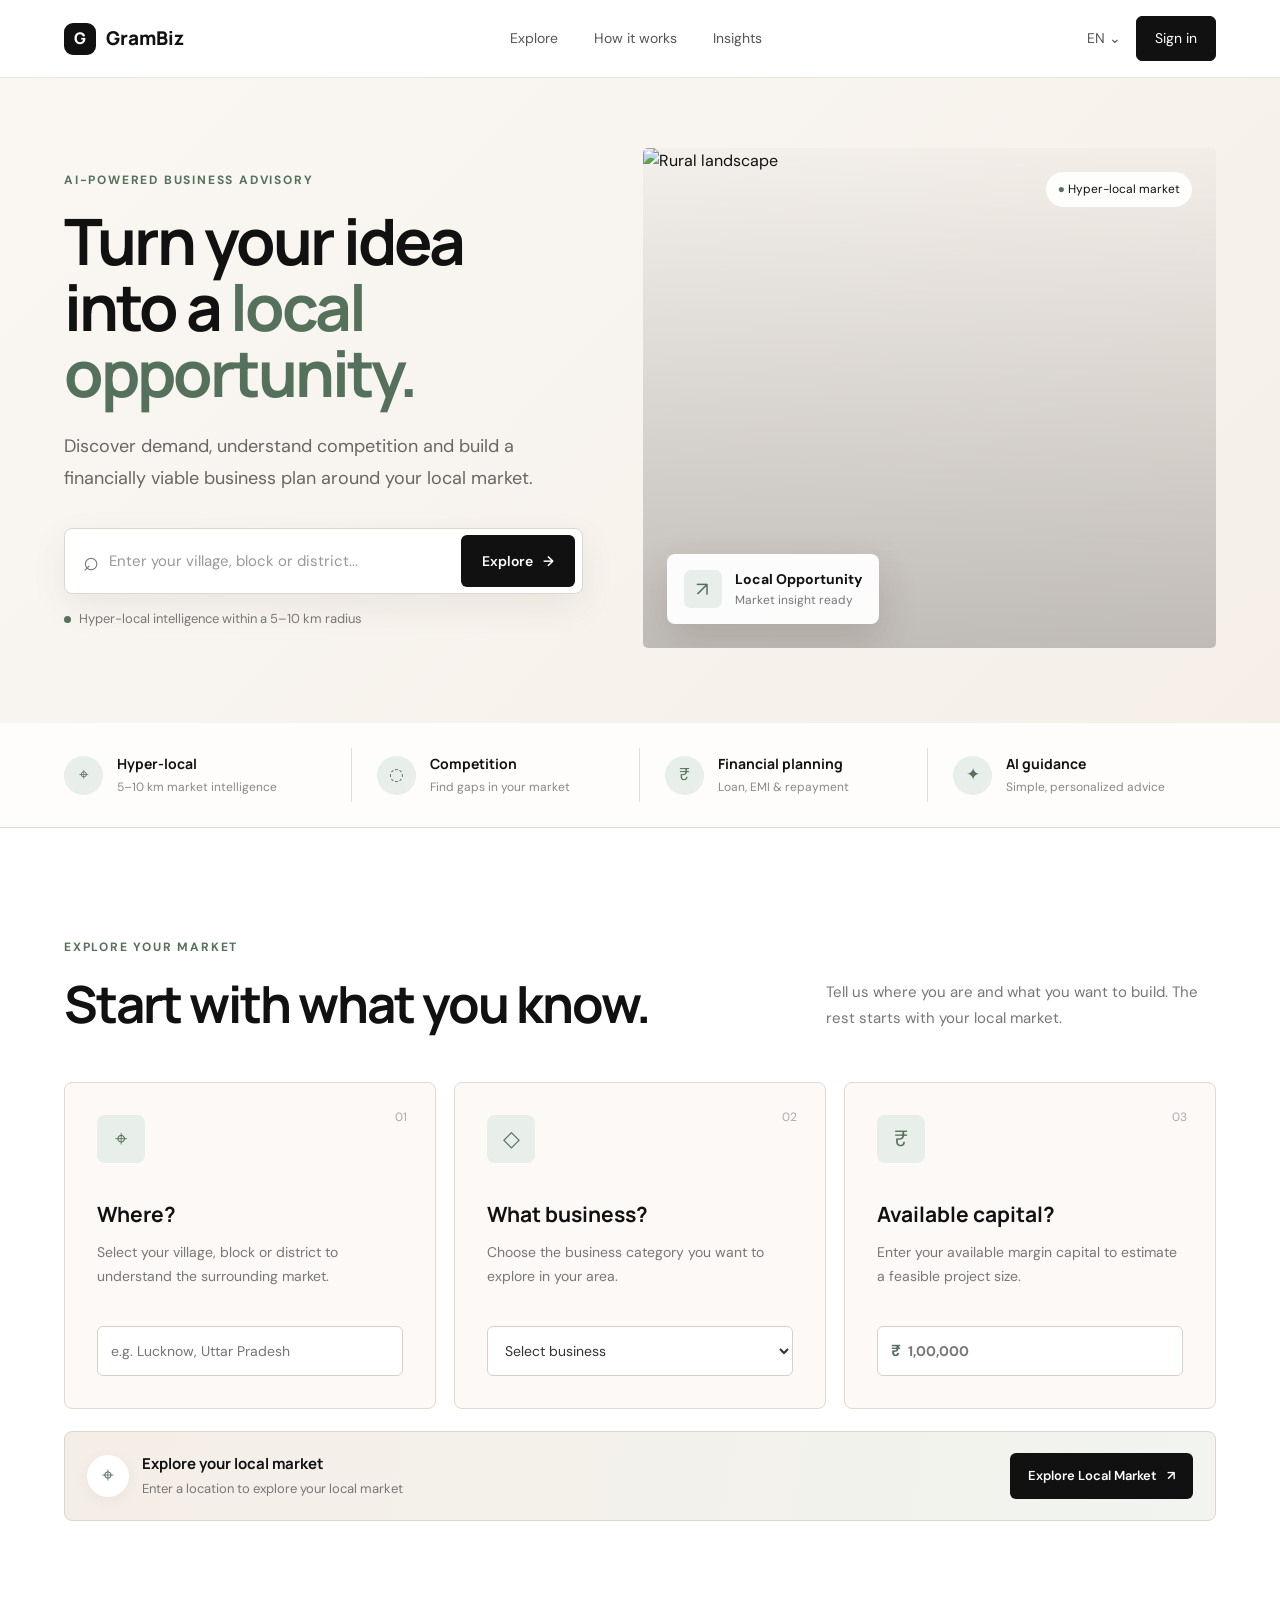
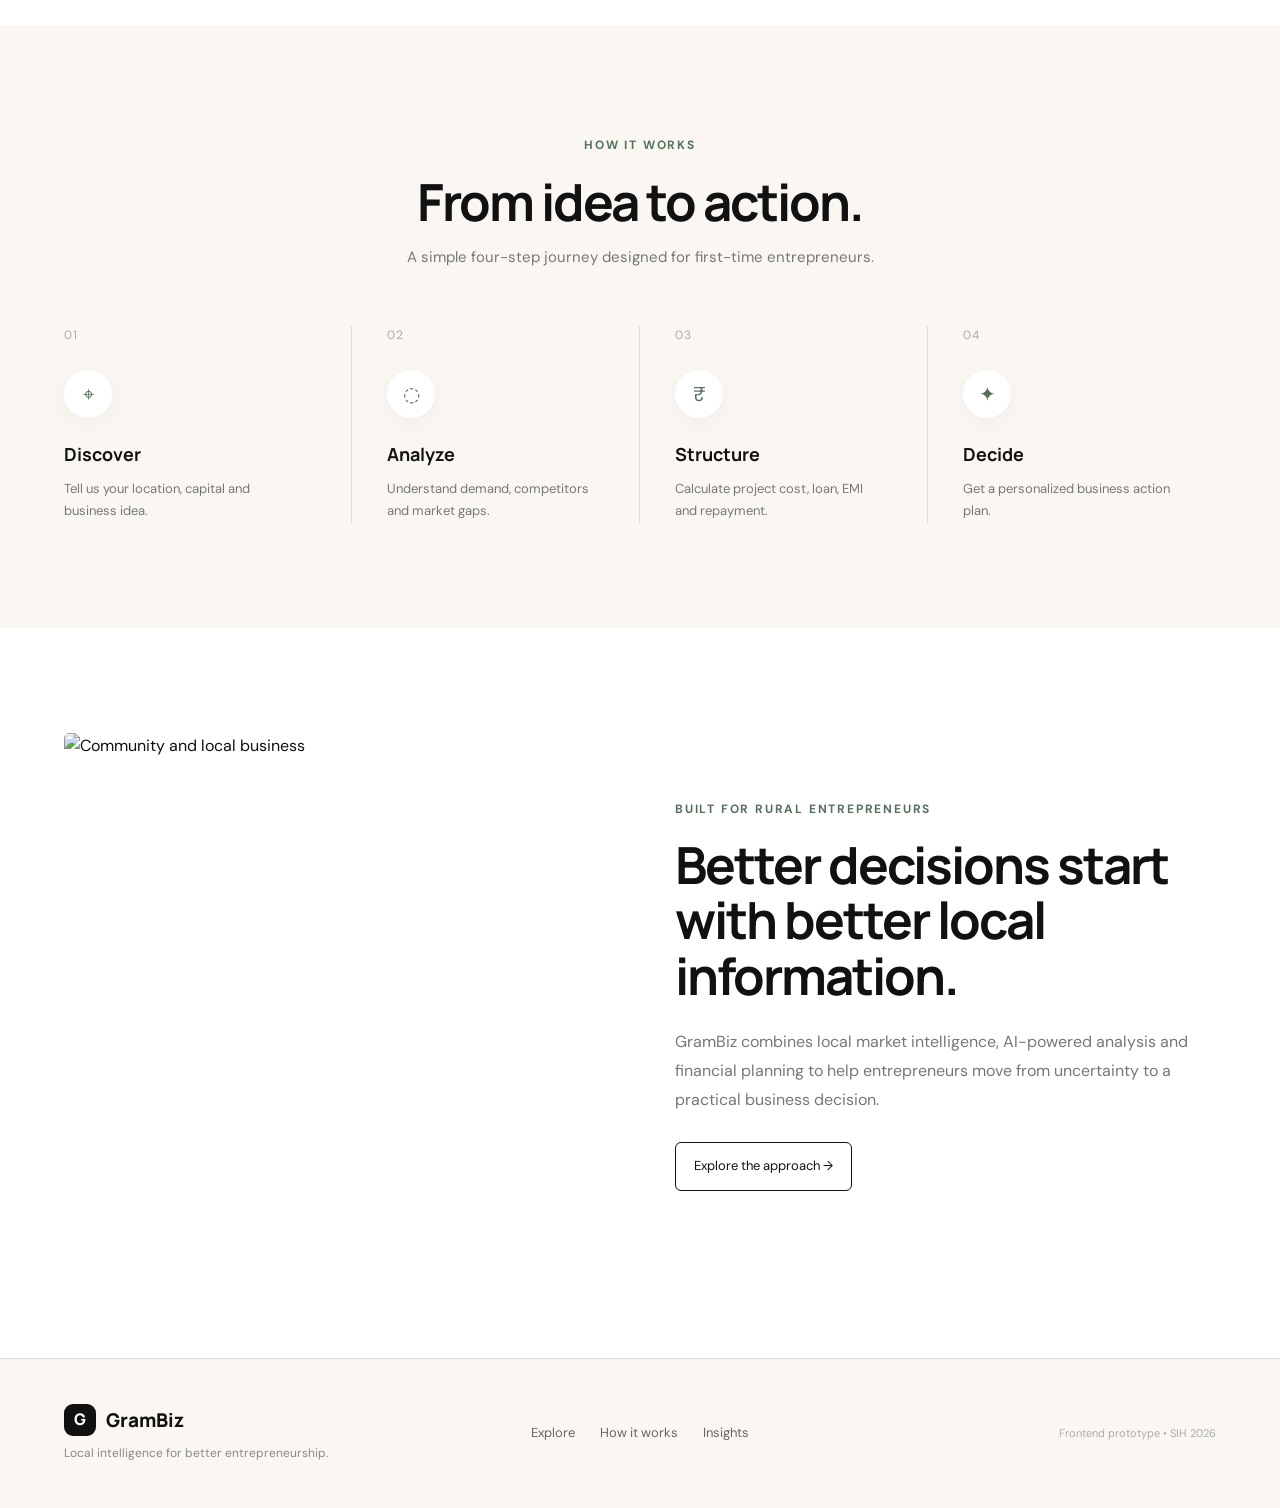
==== index.html @ c3cbff42 "Add files via upload" ====
<!DOCTYPE html>
<html lang="en">
<head>
    <meta charset="UTF-8">
    <meta name="viewport" content="width=device-width, initial-scale=1.0">

    <title>GramBiz — Local Business Intelligence</title>

    <link rel="preconnect" href="https://fonts.googleapis.com">
    <link rel="preconnect" href="https://fonts.gstatic.com" crossorigin>

    <link
        href="https://fonts.googleapis.com/css2?family=DM+Sans:wght@400;500;600;700&family=Manrope:wght@500;600;700;800&display=swap"
        rel="stylesheet"
    >

    <link rel="stylesheet" href="style.css">
</head>

<body>

    <!-- NAVBAR -->
    <header class="navbar">

        <a href="#" class="logo">
            <span class="logo-mark">G</span>
            <span>GramBiz</span>
        </a>

        <nav class="nav-links">
            <a href="#explore">Explore</a>
            <a href="#how-it-works">How it works</a>
            <a href="#insights">Insights</a>
        </nav>

        <div class="nav-actions">
            <button class="language-btn">
                EN <span>⌄</span>
            </button>

            <button class="signin-btn">
                Sign in
            </button>
        </div>

    </header>


    <!-- HERO -->
    <main>

        <section class="hero">

            <div class="hero-content">

                <span class="eyebrow">
                    AI-POWERED BUSINESS ADVISORY
                </span>

                <h1>
                    Turn your idea into a
                    <span>local opportunity.</span>
                </h1>

                <p class="hero-description">
                    Discover demand, understand competition and build
                    a financially viable business plan around your local market.
                </p>

                <div class="hero-search">

                    <div class="search-icon">
                        ⌕
                    </div>

                    <input
                        type="text"
                        id="heroLocation"
                        placeholder="Enter your village, block or district..."
                    >

                    <button id="exploreBtn">
                        Explore
                        <span>→</span>
                    </button>

                </div>

                <div class="hero-note">
                    <span class="status-dot"></span>
                    Hyper-local intelligence within a 5–10 km radius
                </div>

            </div>


            <div class="hero-visual">

                <img
                    src="https://images.unsplash.com/photo-1500534623283-312aade485b7?auto=format&fit=crop&w=1600&q=85"
                    alt="Rural landscape"
                >

                <div class="image-overlay"></div>

                <div class="floating-card market-card">

                    <div class="floating-icon">
                        ↗
                    </div>

                    <div>
                        <strong>Local Opportunity</strong>
                        <span>Market insight ready</span>
                    </div>

                </div>

                <div class="location-pill">
                    <span>●</span>
                    Hyper-local market
                </div>

            </div>

        </section>


        <!-- FEATURE STRIP -->
        <section class="feature-strip">

            <div class="feature-item">
                <div class="feature-icon">⌖</div>
                <div>
                    <strong>Hyper-local</strong>
                    <span>5–10 km market intelligence</span>
                </div>
            </div>

            <div class="feature-item">
                <div class="feature-icon">◌</div>
                <div>
                    <strong>Competition</strong>
                    <span>Find gaps in your market</span>
                </div>
            </div>

            <div class="feature-item">
                <div class="feature-icon">₹</div>
                <div>
                    <strong>Financial planning</strong>
                    <span>Loan, EMI & repayment</span>
                </div>
            </div>

            <div class="feature-item">
                <div class="feature-icon">✦</div>
                <div>
                    <strong>AI guidance</strong>
                    <span>Simple, personalized advice</span>
                </div>
            </div>

        </section>


        <!-- EXPLORE -->
        <section class="explore-section" id="explore">

            <div class="section-heading">

                <div>
                    <span class="eyebrow">
                        EXPLORE YOUR MARKET
                    </span>

                    <h2>
                        Start with what you know.
                    </h2>
                </div>

                <p>
                    Tell us where you are and what you want to build.
                    The rest starts with your local market.
                </p>

            </div>


            <div class="explore-grid">

                <!-- LOCATION CARD -->
                <div class="explore-card">

                    <span class="card-number">01</span>

                    <div class="card-icon">
                        ⌖
                    </div>

                    <h3>Where?</h3>

                    <p>
                        Select your village, block or district
                        to understand the surrounding market.
                    </p>

                    <input
                        type="text"
                        id="locationInput"
                        placeholder="e.g. Lucknow, Uttar Pradesh"
                    >

                </div>


                <!-- BUSINESS CARD -->
                <div class="explore-card">

                    <span class="card-number">02</span>

                    <div class="card-icon">
                        ◇
                    </div>

                    <h3>What business?</h3>

                    <p>
                        Choose the business category you want
                        to explore in your area.
                    </p>

                    <select id="businessInput">

                        <option value="">
                            Select business
                        </option>

                        <option value="Dairy">
                            Dairy
                        </option>

                        <option value="Food Processing">
                            Food Processing
                        </option>

                        <option value="Retail">
                            Retail
                        </option>

                        <option value="Handicrafts">
                            Handicrafts
                        </option>

                        <option value="Agriculture">
                            Agriculture
                        </option>

                        <option value="Services">
                            Local Services
                        </option>

                    </select>

                </div>


                <!-- CAPITAL CARD -->
                <div class="explore-card">

                    <span class="card-number">03</span>

                    <div class="card-icon">
                        ₹
                    </div>

                    <h3>Available capital?</h3>

                    <p>
                        Enter your available margin capital
                        to estimate a feasible project size.
                    </p>

                    <div class="capital-input">

                        <span>₹</span>

                        <input
                            type="number"
                            id="capitalInput"
                            placeholder="1,00,000"
                        >

                    </div>

                </div>

            </div>


            <!-- MAP ACTION -->
            <div class="map-action">

             <div class="map-info">

               <div class="map-pin">
            ⌖
                </div>

            <div>
            <strong>Explore your local market</strong>

             <span id="mapLocationText">
               Enter a location to explore your local market</span>
        </div>

    </div>

    <button id="mapBtn" class="map-btn">
    Explore Local Market
    <span>↗</span>
</button>

            </div>

        </section>


        <!-- HOW IT WORKS -->
        <section class="how-section" id="how-it-works">

            <div class="section-heading center">

                <span class="eyebrow">
                    HOW IT WORKS
                </span>

                <h2>
                    From idea to action.
                </h2>

                <p>
                    A simple four-step journey designed for
                    first-time entrepreneurs.
                </p>

            </div>


            <div class="steps">

                <div class="step">

                    <span>01</span>

                    <div class="step-icon">
                        ⌖
                    </div>

                    <h3>Discover</h3>

                    <p>
                        Tell us your location,
                        capital and business idea.
                    </p>

                </div>


                <div class="step">

                    <span>02</span>

                    <div class="step-icon">
                        ◌
                    </div>

                    <h3>Analyze</h3>

                    <p>
                        Understand demand,
                        competitors and market gaps.
                    </p>

                </div>


                <div class="step">

                    <span>03</span>

                    <div class="step-icon">
                        ₹
                    </div>

                    <h3>Structure</h3>

                    <p>
                        Calculate project cost,
                        loan, EMI and repayment.
                    </p>

                </div>


                <div class="step">

                    <span>04</span>

                    <div class="step-icon">
                        ✦
                    </div>

                    <h3>Decide</h3>

                    <p>
                        Get a personalized
                        business action plan.
                    </p>

                </div>

            </div>

        </section>


        <!-- INSIGHTS -->
        <section class="insights-section" id="insights">

            <div class="insights-image">

                <img
                    src="https://images.unsplash.com/photo-1494526585095-c41746248156?auto=format&fit=crop&w=1200&q=85"
                    alt="Community and local business"
                >

            </div>

            <div class="insights-content">

                <span class="eyebrow">
                    BUILT FOR RURAL ENTREPRENEURS
                </span>

                <h2>
                    Better decisions start
                    with better local information.
                </h2>

                <p>
                    GramBiz combines local market intelligence,
                    AI-powered analysis and financial planning
                    to help entrepreneurs move from uncertainty
                    to a practical business decision.
                </p>

                <button class="outline-btn">
                    Explore the approach →
                </button>

            </div>

        </section>

    </main>


    <!-- FOOTER -->
    <footer>

        <div class="footer-brand">

            <a href="#" class="logo">
                <span class="logo-mark">G</span>
                <span>GramBiz</span>
            </a>

            <p>
                Local intelligence for
                better entrepreneurship.
            </p>

        </div>

        <div class="footer-links">

            <a href="#explore">Explore</a>
            <a href="#how-it-works">How it works</a>
            <a href="#insights">Insights</a>

        </div>

        <div class="footer-copy">
            Frontend prototype • SIH 2026
        </div>

    </footer>    

    <script src="script.js"></script>

</body>
</html>
---- style.css ----
:root {
    --black: #111111;
    --dark: #181818;
    --white: #ffffff;

    /* Warm nude palette */
    --off-white: #faf7f3;
    --soft: #f5efe8;
    --nude: #f2e9df;
    --nude-dark: #e8dbce;

    --gray: #777777;
    --light-gray: #a0a0a0;

    /* GramBiz green */
    --green: #55715c;
    --green-light: #e8eee9;

    --border: #deded9;

    --heading: "Manrope", sans-serif;
    --body: "DM Sans", sans-serif;
}


* {
    margin: 0;
    padding: 0;
    box-sizing: border-box;
}


html {
    scroll-behavior: smooth;
}


body {
    font-family: var(--body);
    color: var(--black);
    background: var(--white);

    /* Slightly larger overall body text */
    line-height: 1.6;
}


button,
input,
select {
    font: inherit;
}


button {
    cursor: pointer;
}


a {
    color: inherit;
    text-decoration: none;
}


/* =========================
   NAVBAR
========================= */

.navbar {
    height: 78px;

    padding: 0 5vw;

    display: flex;
    align-items: center;
    justify-content: space-between;

    border-bottom: 1px solid #ebe5df;

    background: rgba(255, 255, 255, 0.97);
}


.logo {
    display: flex;
    align-items: center;
    gap: 10px;

    font-family: var(--heading);
    font-weight: 800;
    font-size: 19px;
}


.logo-mark {
    width: 32px;
    height: 32px;

    display: grid;
    place-items: center;

    border-radius: 9px;

    background: var(--black);
    color: var(--white);

    font-size: 16px;
}


.nav-links {
    display: flex;
    align-items: center;
    gap: 36px;

    font-size: 14px;
    color: #555;
}


.nav-links a {
    transition: color 0.25s ease;
}


.nav-links a:hover {
    color: var(--black);
}


.nav-actions {
    display: flex;
    align-items: center;
    gap: 15px;
}


.language-btn {
    border: none;

    background: transparent;
    color: #555;

    font-size: 14px;
}


.signin-btn {
    border: 1px solid var(--black);

    background: var(--black);
    color: white;

    padding: 10px 18px;

    border-radius: 6px;

    font-size: 14px;

    transition: 0.25s ease;
}


.signin-btn:hover {
    background: #333;
}


/* =========================
   HERO
========================= */

.hero {
    min-height: 620px;

    padding: 70px 5vw 75px;

    display: grid;

    grid-template-columns: 0.95fr 1.05fr;

    gap: 60px;

    align-items: center;

    /* Soft nude background */
    background:
        linear-gradient(
            135deg,
            #faf7f3 0%,
            #f5efe8 100%
        );
}


.hero-content {
    max-width: 610px;
}


.eyebrow {
    display: inline-block;

    margin-bottom: 18px;

    font-size: 12px;
    font-weight: 700;

    letter-spacing: 1.8px;

    color: var(--green);
}


.hero h1 {
    font-family: var(--heading);

    font-size: clamp(46px, 5vw, 76px);

    line-height: 1.03;

    letter-spacing: -3px;

    margin-bottom: 25px;
}


.hero h1 span {
    color: var(--green);
}


.hero-description {
    max-width: 510px;

    color: #666;

    /* Increased slightly */
    font-size: 18px;

    line-height: 1.75;

    margin-bottom: 34px;
}


.hero-search {
    max-width: 570px;

    height: 66px;

    padding: 6px 7px 6px 18px;

    display: flex;
    align-items: center;

    background: white;

    border: 1px solid #ded7cf;

    border-radius: 8px;

    box-shadow:
        0 12px 35px rgba(80, 60, 40, 0.08);
}


.search-icon {
    font-size: 27px;

    color: #777;

    margin-right: 10px;
}


.hero-search input {
    flex: 1;

    border: none;

    outline: none;

    font-size: 15px;

    color: var(--black);
}


.hero-search input::placeholder {
    color: #999;
}


.hero-search button {
    height: 52px;

    padding: 0 21px;

    border: none;

    border-radius: 6px;

    background: var(--black);
    color: white;

    font-size: 14px;
    font-weight: 600;

    display: flex;
    align-items: center;
    gap: 10px;

    transition:
        transform 0.25s ease,
        background 0.25s ease;
}


.hero-search button:hover {
    background: #333;

    transform: translateY(-1px);
}


.hero-note {
    margin-top: 15px;

    display: flex;
    align-items: center;

    gap: 8px;

    font-size: 13px;

    color: #777;
}


.status-dot {
    width: 7px;
    height: 7px;

    border-radius: 50%;

    background: var(--green);
}


/* =========================
   HERO IMAGE
========================= */

.hero-visual {
    position: relative;

    height: 500px;

    overflow: hidden;

    border-radius: 5px;
}


.hero-visual img {
    width: 100%;
    height: 100%;

    object-fit: cover;

    display: block;
}


.image-overlay {
    position: absolute;

    inset: 0;

    background:
        linear-gradient(
            180deg,
            rgba(0, 0, 0, 0.02),
            rgba(0, 0, 0, 0.22)
        );
}


.floating-card {
    position: absolute;

    left: 24px;
    bottom: 24px;

    display: flex;
    align-items: center;

    gap: 13px;

    padding: 14px 17px;

    background: rgba(255, 255, 255, 0.95);

    border-radius: 8px;

    box-shadow:
        0 15px 40px rgba(60, 45, 30, 0.16);
}


.floating-icon {
    width: 38px;
    height: 38px;

    display: grid;
    place-items: center;

    border-radius: 7px;

    background: var(--green-light);

    color: var(--green);

    font-size: 20px;
}


.floating-card strong,
.floating-card span {
    display: block;
}


.floating-card strong {
    font-size: 14px;
}


.floating-card span {
    font-size: 12px;

    color: #777;
}


.location-pill {
    position: absolute;

    top: 24px;
    right: 24px;

    padding: 8px 12px;

    border-radius: 20px;

    background: rgba(255, 255, 255, 0.94);

    font-size: 12px;
}


.location-pill span {
    color: var(--green);
}


/* =========================
   FEATURE STRIP
========================= */

.feature-strip {
    min-height: 105px;

    padding: 25px 5vw;

    display: grid;

    grid-template-columns: repeat(4, 1fr);

    background: #fffdfb;

    border-bottom: 1px solid var(--border);
}


.feature-item {
    display: flex;
    align-items: center;

    gap: 14px;

    padding: 0 25px;

    border-right: 1px solid var(--border);
}


.feature-item:first-child {
    padding-left: 0;
}


.feature-item:last-child {
    border-right: none;
}


.feature-icon {
    width: 39px;
    height: 39px;

    flex-shrink: 0;

    display: grid;
    place-items: center;

    border-radius: 50%;

    background: var(--green-light);

    color: var(--green);

    font-size: 17px;
}


.feature-item strong,
.feature-item span {
    display: block;
}


.feature-item strong {
    font-family: var(--heading);

    font-size: 14px;
}


.feature-item span {
    margin-top: 2px;

    color: #888;

    font-size: 12px;
}


/* =========================
   COMMON SECTIONS
========================= */

.explore-section,
.how-section,
.insights-section {
    padding: 105px 5vw;
}


.section-heading {
    display: flex;

    justify-content: space-between;

    align-items: end;

    gap: 50px;

    margin-bottom: 50px;
}


.section-heading h2 {
    font-family: var(--heading);

    font-size: clamp(34px, 4vw, 52px);

    line-height: 1.1;

    letter-spacing: -2px;
}


.section-heading p {
    max-width: 390px;

    color: #777;

    /* Slightly larger */
    font-size: 15px;

    line-height: 1.75;
}


/* =========================
   EXPLORE CARDS
========================= */

.explore-section {
    background: #fff;
}


.explore-grid {
    display: grid;

    grid-template-columns: repeat(3, 1fr);

    gap: 18px;
}


.explore-card {
    position: relative;

    min-height: 320px;

    padding: 32px;

    border: 1px solid #e2d9d0;

    border-radius: 8px;

    /* Very subtle nude */
    background: #fcf9f6;

    transition:
        transform 0.3s ease,
        box-shadow 0.3s ease,
        border-color 0.3s ease;
}


.explore-card:hover {
    transform: translateY(-4px);

    border-color: #d9cabe;

    box-shadow:
        0 20px 50px rgba(70, 50, 35, 0.08);
}


.card-number {
    position: absolute;

    top: 25px;
    right: 28px;

    color: #aaa;

    font-size: 12px;
}


.card-icon {
    width: 48px;
    height: 48px;

    display: grid;
    place-items: center;

    margin-bottom: 35px;

    border-radius: 8px;

    background: var(--green-light);

    color: var(--green);

    font-size: 22px;
}


.explore-card h3 {
    font-family: var(--heading);

    font-size: 21px;

    margin-bottom: 10px;
}


.explore-card p {
    min-height: 65px;

    color: #777;

    /* Slightly larger */
    font-size: 14px;

    line-height: 1.7;

    margin-bottom: 20px;
}


.explore-card input,
.explore-card select {
    width: 100%;

    height: 50px;

    padding: 0 13px;

    border: 1px solid #d8d0c8;

    border-radius: 6px;

    outline: none;

    background: #fff;

    color: #333;

    font-size: 14px;
}


.explore-card input:focus,
.explore-card select:focus {
    border-color: var(--green);

    box-shadow:
        0 0 0 3px rgba(85, 113, 92, 0.08);
}


.capital-input {
    display: flex;

    align-items: center;

    height: 50px;

    background: white;

    border: 1px solid #d8d0c8;

    border-radius: 6px;

    padding-left: 13px;

    color: var(--green);

    font-weight: 700;
}


.capital-input input {
    border: none;

    height: 100%;

    padding-left: 7px;
}


/* =========================
   MAP ACTION
========================= */

.map-action {
    margin-top: 22px;

    padding: 20px 22px;

    display: flex;

    align-items: center;

    justify-content: space-between;

    border: 1px solid #dfd5cc;

    border-radius: 8px;

    /* Nude + green */
    background:
        linear-gradient(
            100deg,
            #f5eee7,
            #f1f4ef
        );
}


.map-info {
    display: flex;

    align-items: center;

    gap: 13px;
}


.map-pin {
    width: 42px;
    height: 42px;

    display: grid;
    place-items: center;

    border-radius: 50%;

    background: white;

    color: var(--green);

    font-size: 21px;

    box-shadow:
        0 4px 15px rgba(60, 45, 30, 0.06);
}


.map-info strong,
.map-info span {
    display: block;
}


.map-info strong {
    font-family: var(--heading);

    font-size: 15px;
}


.map-info span {
    margin-top: 3px;

    color: #777;

    font-size: 13px;
}


.map-btn {
    padding: 13px 18px;

    border: none;

    border-radius: 6px;

    background: var(--black);

    color: white;

    font-size: 13px;

    font-weight: 600;

    display: flex;

    align-items: center;

    gap: 10px;

    transition:
        transform 0.25s ease,
        background 0.25s ease;
}


.map-btn:hover {
    background: #333;

    transform: translateY(-1px);
}


/* =========================
   HOW IT WORKS
========================= */

.how-section {
    /* Warmer section */
    background: #faf7f3;
}


.section-heading.center {
    display: block;

    text-align: center;

    max-width: 650px;

    margin: 0 auto 55px;
}


.section-heading.center p {
    max-width: 500px;

    margin: 15px auto 0;
}


.steps {
    display: grid;

    grid-template-columns: repeat(4, 1fr);

    gap: 0;
}


.step {
    position: relative;

    padding: 0 35px;

    border-right: 1px solid var(--border);
}


.step:first-child {
    padding-left: 0;
}


.step:last-child {
    border-right: none;
}


.step > span {
    display: block;

    margin-bottom: 25px;

    color: #aaa;

    font-size: 12px;

    letter-spacing: 1px;
}


.step-icon {
    width: 48px;
    height: 48px;

    display: grid;
    place-items: center;

    margin-bottom: 22px;

    border-radius: 50%;

    background: white;

    color: var(--green);

    font-size: 20px;

    box-shadow:
        0 5px 18px rgba(70, 50, 35, 0.05);
}


.step h3 {
    font-family: var(--heading);

    font-size: 18px;

    margin-bottom: 9px;
}


.step p {
    max-width: 210px;

    color: #777;

    font-size: 13px;

    line-height: 1.75;
}


/* =========================
   INSIGHTS
========================= */

.insights-section {
    display: grid;

    grid-template-columns: 1fr 1fr;

    gap: 70px;

    align-items: center;

    background: #fff;
}


.insights-image {
    height: 520px;

    overflow: hidden;

    border-radius: 5px;
}


.insights-image img {
    width: 100%;
    height: 100%;

    object-fit: cover;
}


.insights-content {
    max-width: 530px;
}


.insights-content h2 {
    font-family: var(--heading);

    font-size: clamp(35px, 4vw, 52px);

    line-height: 1.08;

    letter-spacing: -2px;

    margin-bottom: 25px;
}


.insights-content p {
    color: #777;

    font-size: 16px;

    line-height: 1.8;

    margin-bottom: 28px;
}


.outline-btn {
    padding: 13px 18px;

    border: 1px solid var(--black);

    background: white;

    color: var(--black);

    border-radius: 6px;

    font-size: 13px;

    transition: 0.25s ease;
}


.outline-btn:hover {
    background: var(--black);

    color: white;
}


/* =========================
   FOOTER
========================= */

footer {
    padding: 45px 5vw;

    display: grid;

    grid-template-columns: 1fr auto 1fr;

    align-items: center;

    border-top: 1px solid var(--border);

    background: #faf7f3;
}


.footer-brand p {
    margin-top: 8px;

    color: #888;

    font-size: 12px;
}


.footer-links {
    display: flex;

    gap: 25px;

    color: #666;

    font-size: 13px;
}


.footer-copy {
    text-align: right;

    color: #aaa;

    font-size: 11px;
}


/* =========================
   MAP MODAL
========================= */

.modal {
    position: fixed;

    inset: 0;

    z-index: 1000;

    display: none;

    align-items: center;

    justify-content: center;

    padding: 30px;
}


.modal.active {
    display: flex;
}


.modal-backdrop {
    position: absolute;

    inset: 0;

    background: rgba(0, 0, 0, 0.65);

    backdrop-filter: blur(5px);
}


.map-modal {
    position: relative;

    z-index: 2;

    width: min(950px, 100%);

    background: white;

    border-radius: 10px;

    overflow: hidden;

    box-shadow:
        0 30px 100px rgba(0, 0, 0, 0.3);
}


.modal-header {
    min-height: 90px;

    padding: 20px 25px;

    display: flex;

    align-items: center;

    justify-content: space-between;
}


.modal-header .eyebrow {
    margin-bottom: 4px;
}


.modal-header h3 {
    font-family: var(--heading);

    font-size: 21px;
}


.close-btn {
    width: 38px;
    height: 38px;

    border: none;

    border-radius: 50%;

    background: #f1ebe5;

    font-size: 24px;

    color: #555;
}


.map-container {
    height: 530px;

    background: #e9e9e5;
}


.map-container iframe {
    width: 100%;
    height: 100%;

    border: none;
}


/* =========================
   RESPONSIVE
========================= */

@media (max-width: 1000px) {

    .hero {
        grid-template-columns: 1fr;

        padding-top: 55px;
    }


    .hero-content {
        max-width: 700px;
    }


    .hero-visual {
        height: 430px;
    }


    .feature-strip {
        grid-template-columns: repeat(2, 1fr);
    }


    .feature-item {
        padding: 18px;

        border-bottom: 1px solid var(--border);
    }


    .feature-item:nth-child(2) {
        border-right: none;
    }


    .explore-grid {
        grid-template-columns: 1fr;
    }


    .steps {
        grid-template-columns: repeat(2, 1fr);

        gap: 35px;
    }


    .step {
        border-right: none;
    }


    .insights-section {
        grid-template-columns: 1fr;
    }


    .insights-image {
        height: 420px;
    }


    footer {
        grid-template-columns: 1fr;

        gap: 25px;
    }


    .footer-copy {
        text-align: left;
    }
}


@media (max-width: 700px) {

    .navbar {
        padding: 0 20px;
    }


    .nav-links {
        display: none;
    }


    .hero {
        padding: 50px 20px;
    }


    .hero h1 {
        font-size: 48px;

        letter-spacing: -2px;
    }


    .hero-search {
        height: auto;

        padding: 10px;

        flex-wrap: wrap;
    }


    .hero-search input {
        height: 45px;
    }


    .hero-search button {
        width: 100%;

        justify-content: center;
    }


    .feature-strip {
        grid-template-columns: 1fr;

        padding: 15px 20px;
    }


    .feature-item,
    .feature-item:first-child {
        padding: 18px 0;

        border-right: none;
    }


    .explore-section,
    .how-section,
    .insights-section {
        padding: 70px 20px;
    }


    .section-heading {
        display: block;
    }


    .section-heading p {
        margin-top: 20px;
    }


    .steps {
        grid-template-columns: 1fr;
    }


    .map-action {
        align-items: flex-start;

        gap: 20px;

        flex-direction: column;
    }


    .map-btn {
        width: 100%;

        justify-content: center;
    }


    .map-container {
        height: 400px;
    }


    .modal {
        padding: 12px;
    }
}
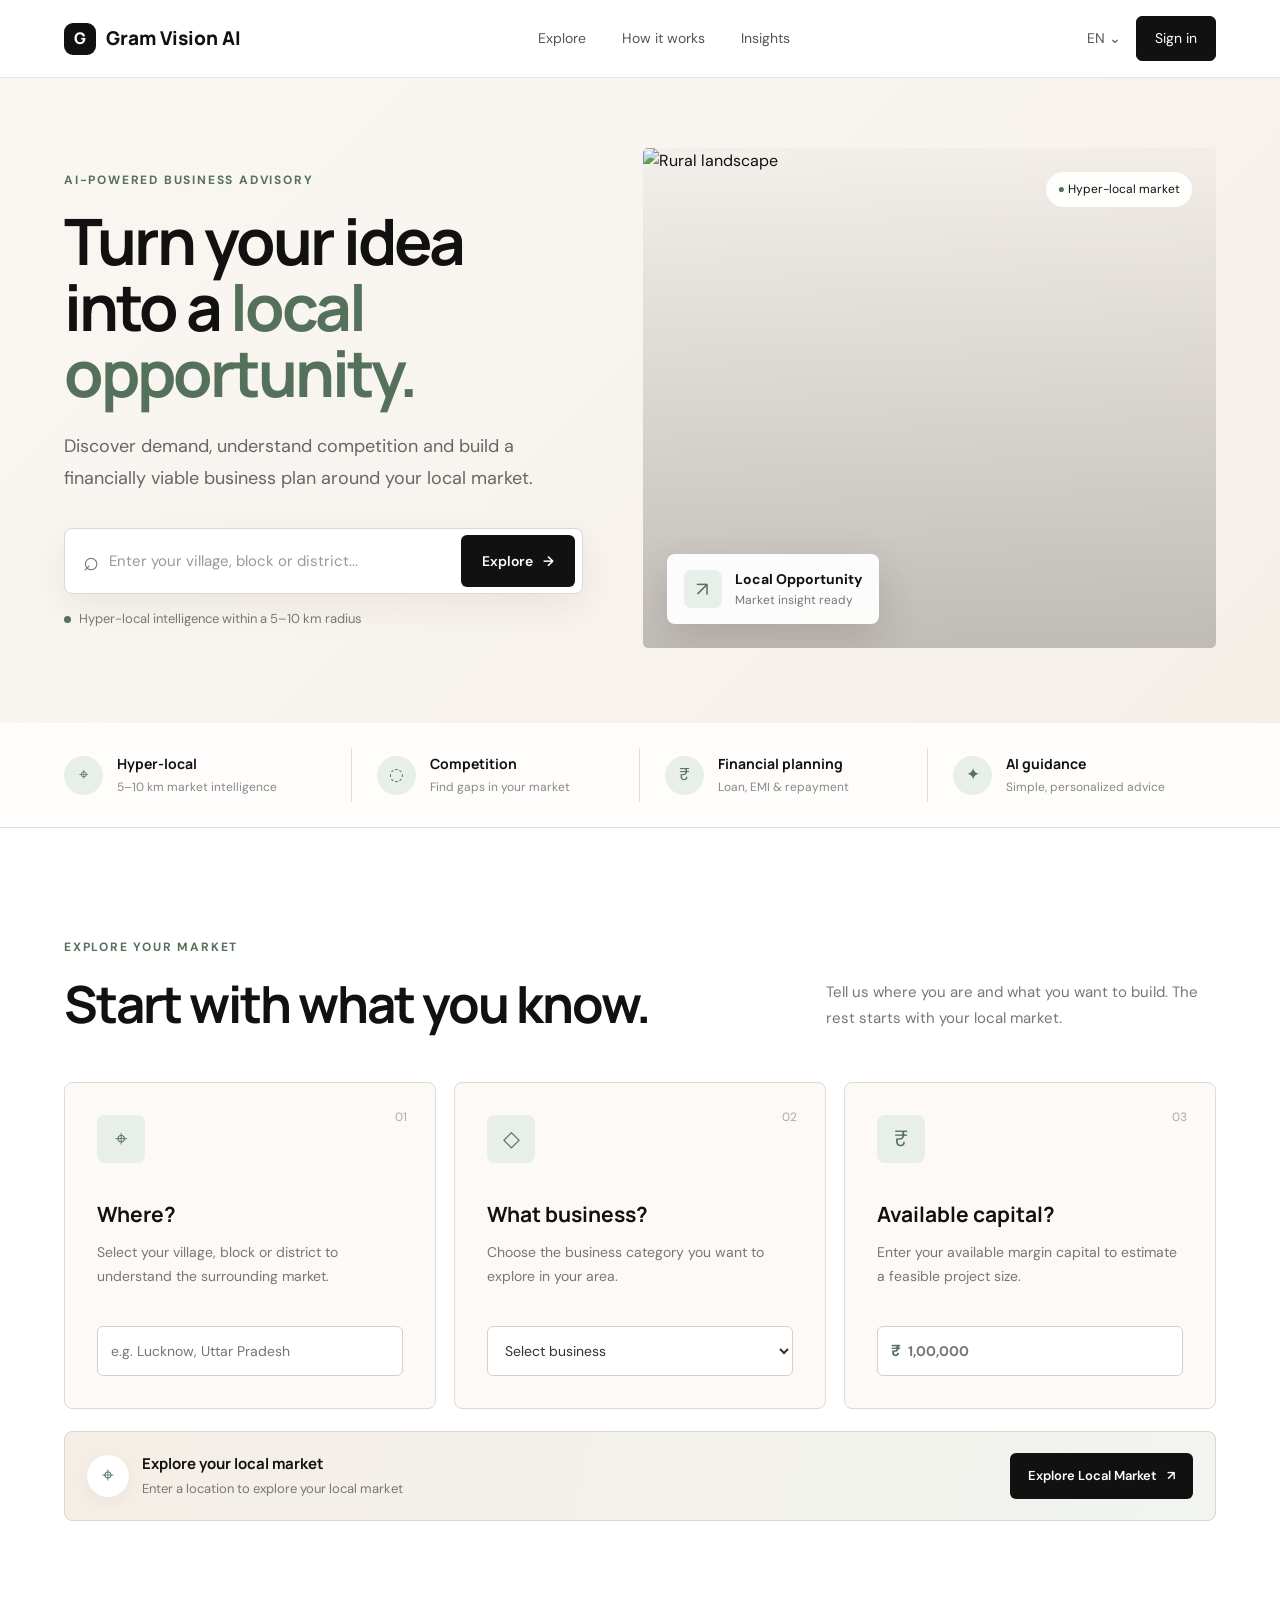
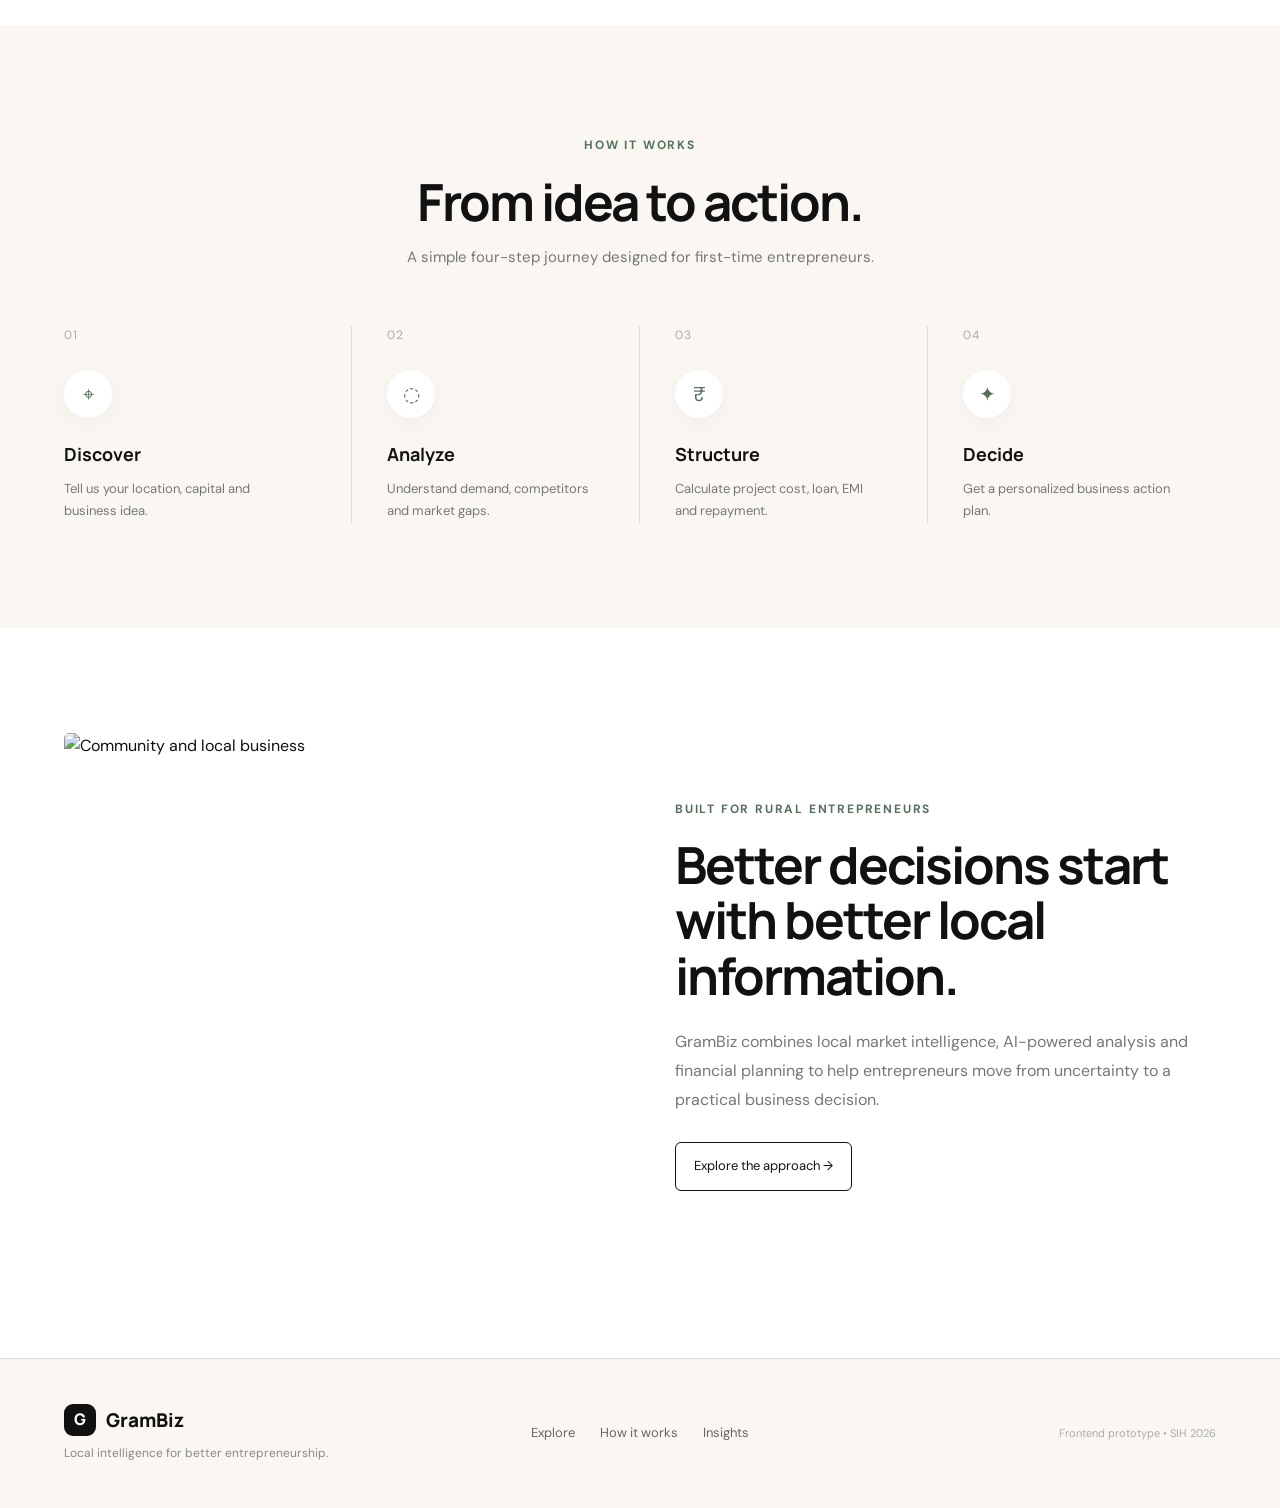
==== commit 1b348d80: "Update index.html" ====
--- a/index.html
+++ b/index.html
@@ -4,7 +4,7 @@
     <meta charset="UTF-8">
     <meta name="viewport" content="width=device-width, initial-scale=1.0">
 
-    <title>GramBiz — Local Business Intelligence</title>
+    <title>Gram Vision AI — Local Business Intelligence</title>
 
     <link rel="preconnect" href="https://fonts.googleapis.com">
     <link rel="preconnect" href="https://fonts.gstatic.com" crossorigin>
@@ -24,7 +24,7 @@
 
         <a href="#" class="logo">
             <span class="logo-mark">G</span>
-            <span>GramBiz</span>
+            <span>Gram Vision AI</span>
         </a>
 
         <nav class="nav-links">
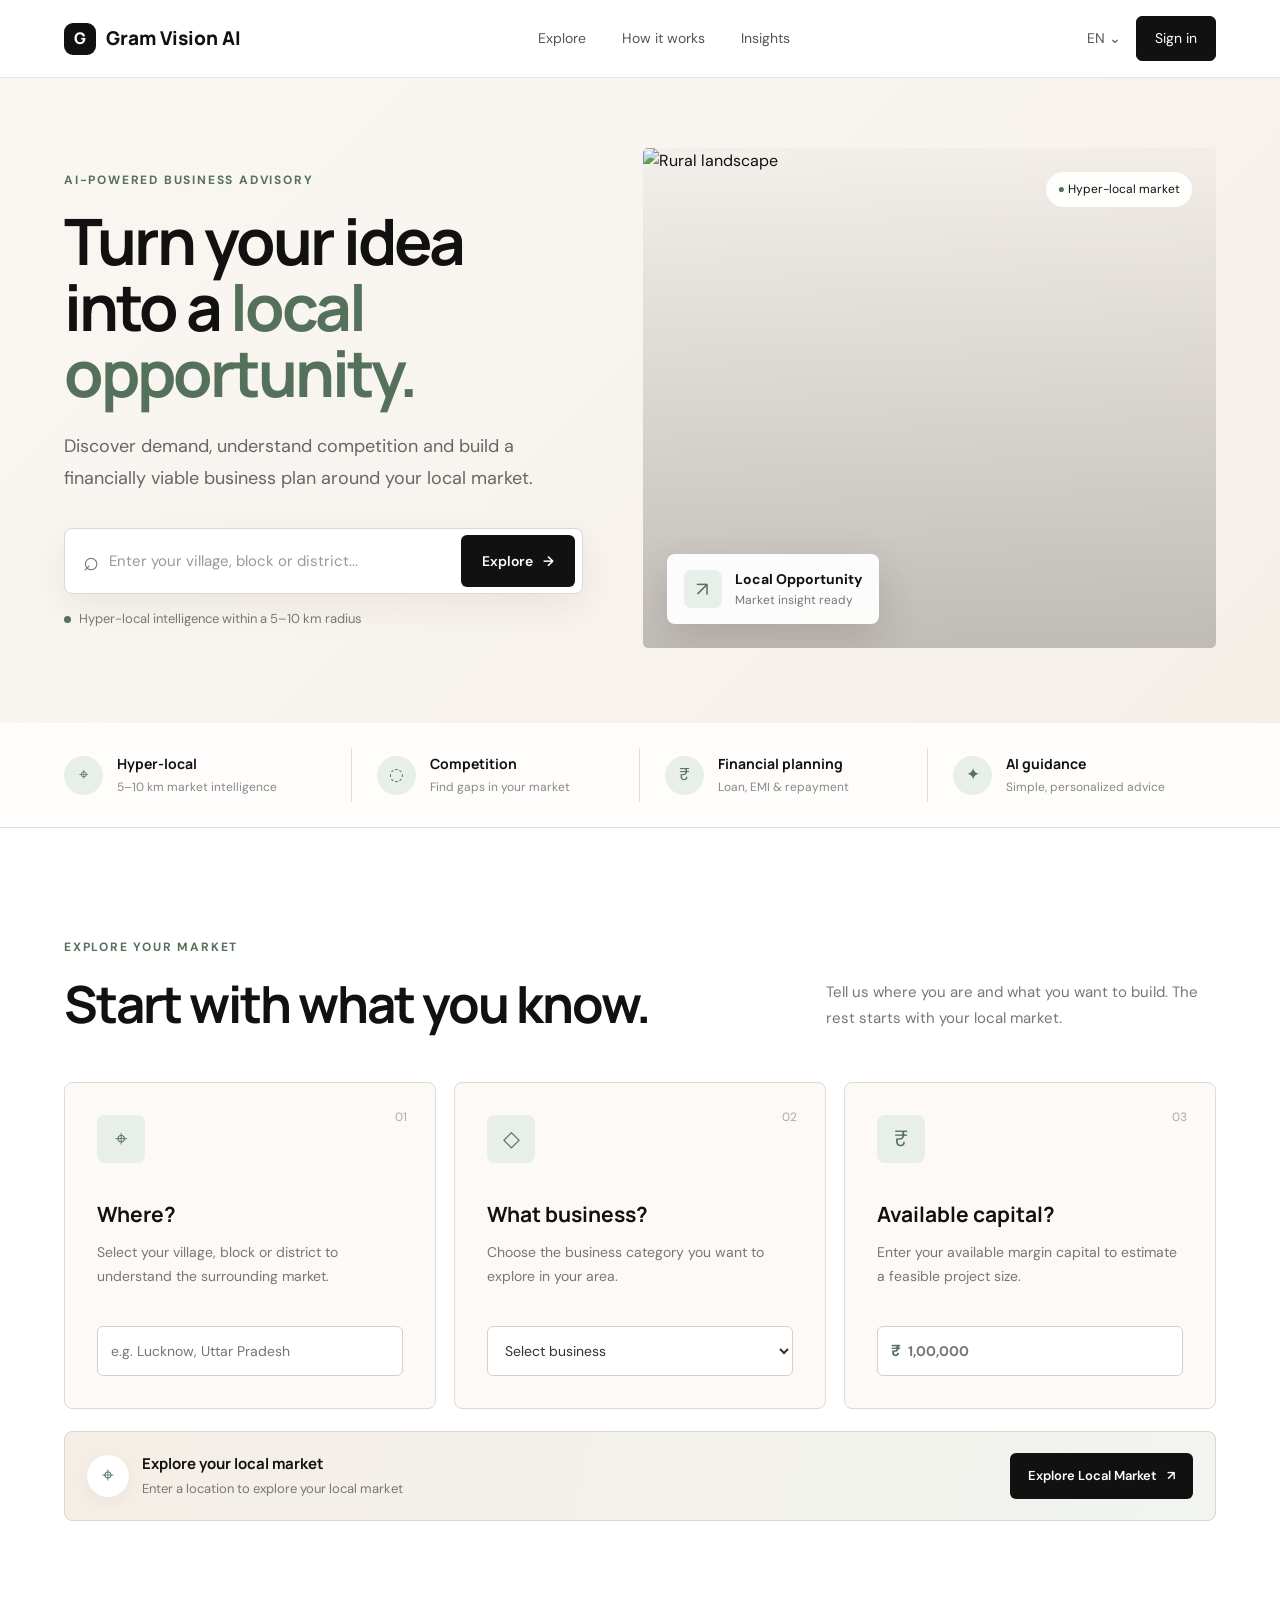
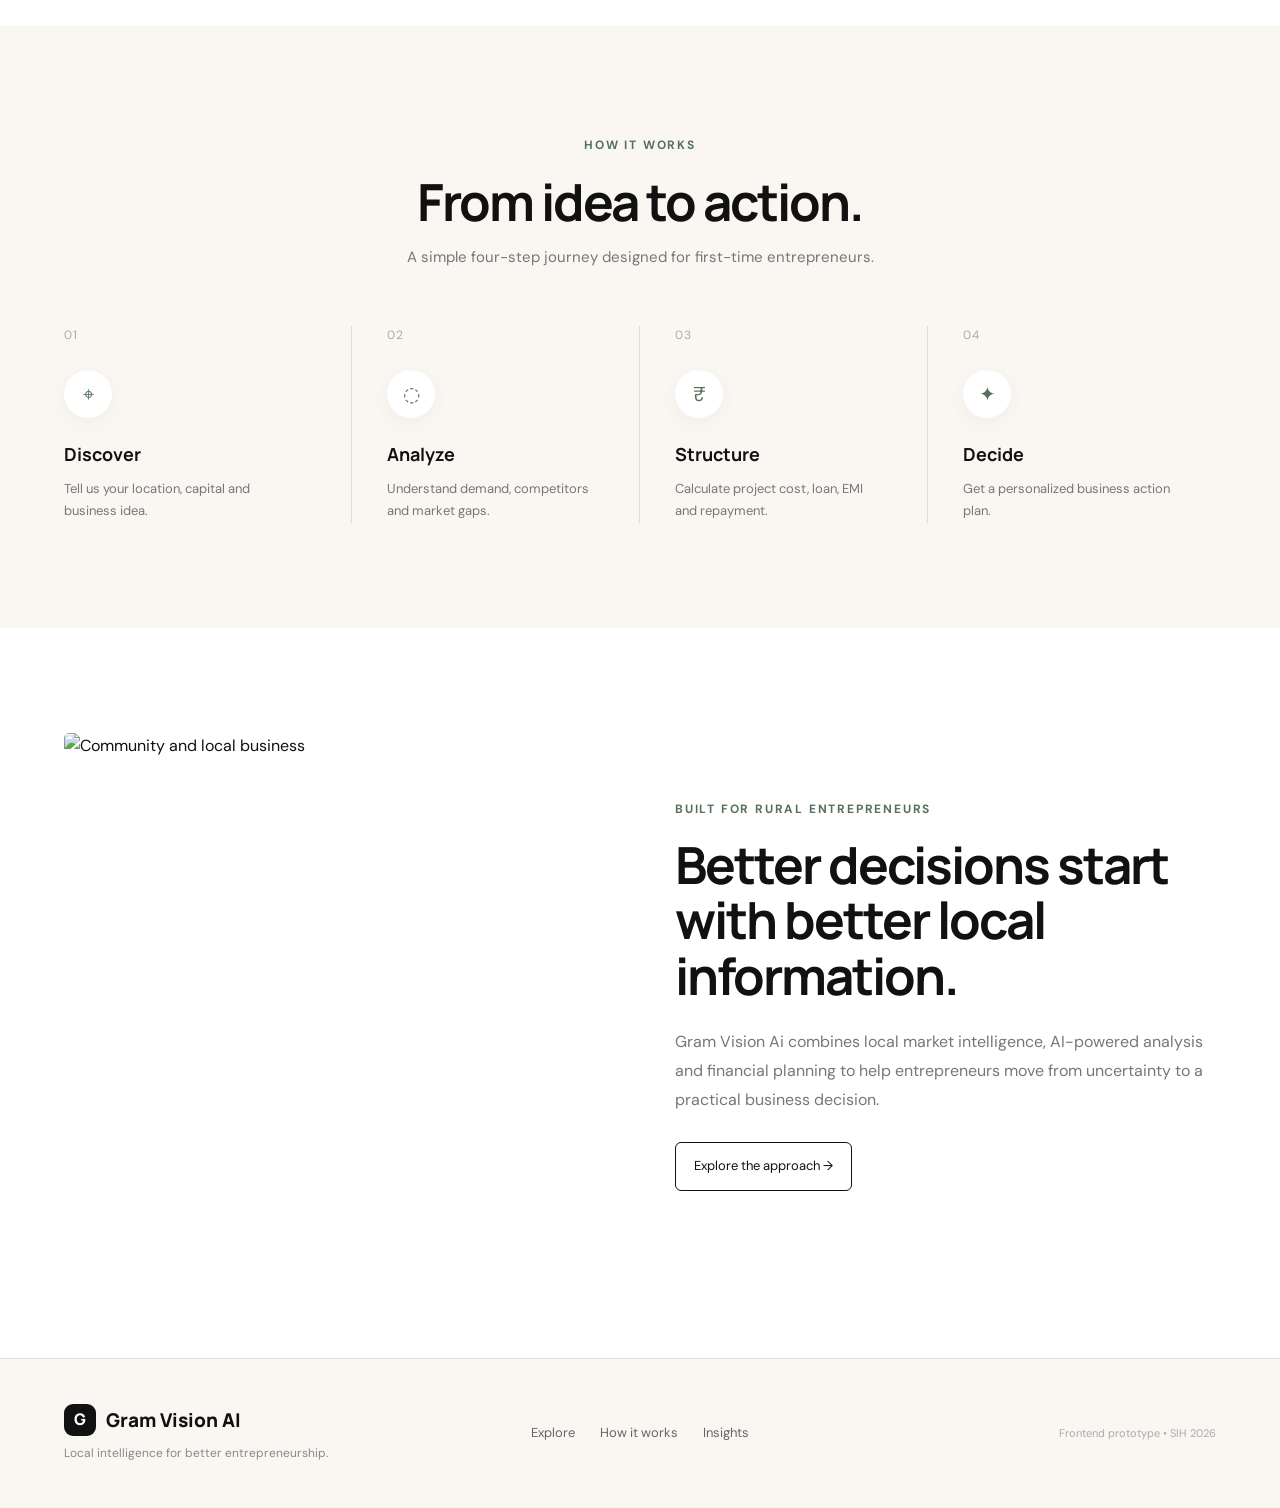
==== commit c5c9ff22: "Fix HTML formatting and restore original content" ====
--- a/index.html
+++ b/index.html
@@ -449,7 +449,7 @@
                 </h2>
 
                 <p>
-                    GramBiz combines local market intelligence,
+                    Gram Vision Ai combines local market intelligence,
                     AI-powered analysis and financial planning
                     to help entrepreneurs move from uncertainty
                     to a practical business decision.
@@ -473,7 +473,7 @@
 
             <a href="#" class="logo">
                 <span class="logo-mark">G</span>
-                <span>GramBiz</span>
+                <span>Gram Vision AI</span>
             </a>
 
             <p>
